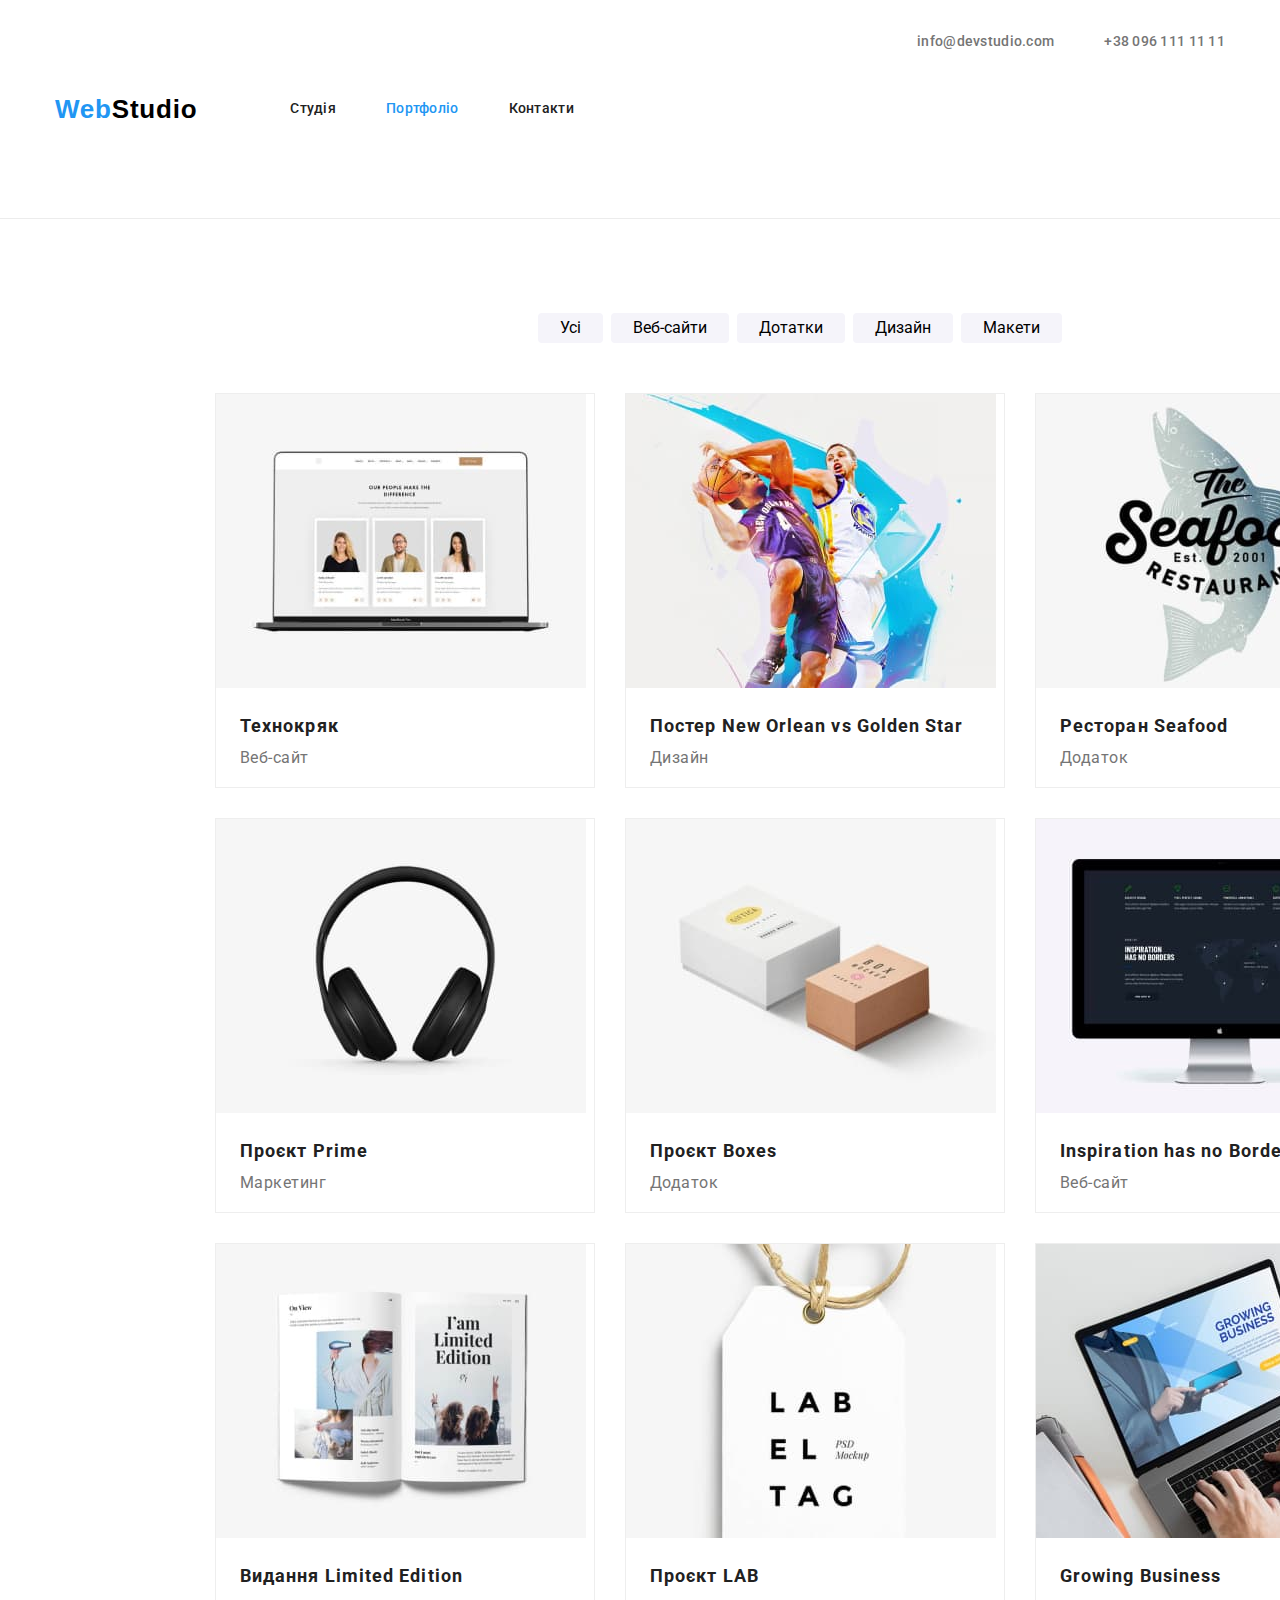
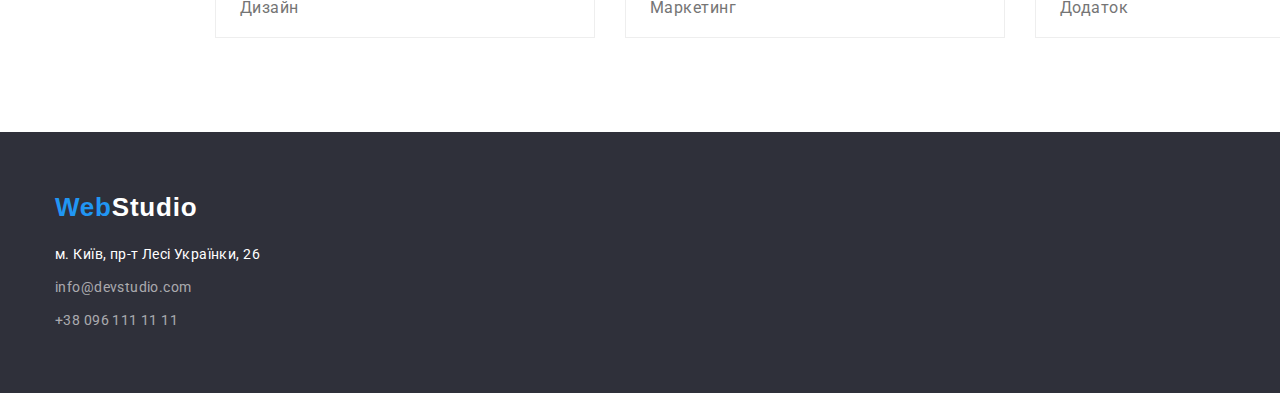
==== portfolio.html @ c876a36f "test1" ====
<!DOCTYPE html>
<html lang="uk">
  <head>
    <meta charset="UTF-8" />
    <meta http-equiv="X-UA-Compatible" content="IE=edge" />
    <meta name="viewport" content="width=device-width, initial-scale=1.0" />
    <title>Портфоліо</title>
    <link rel="preconnect" href="https://fonts.googleapis.com" />
    <link rel="preconnect" href="https://fonts.gstatic.com" crossorigin />
    <link
      href="https://fonts.googleapis.com/css2?family=Montserrat:wght@400;700&family=Roboto:ital,wght@0,400;0,500;1,700&display=swap"
      rel="stylesheet"
    />
    <link
      rel="stylesheet"
      href="https://cdnjs.cloudflare.com/ajax/libs/modern-normalize/1.0.0/modern-normalize.min.css"
    />
    <link rel="stylesheet" href="css/styles.css" />
  </head>

  <body>
    <header>
      <!--Логотип-->
      <div class="container">
        <div class="header-items">
          <a href="/" class="logo text-decoration-none"
            ><span class="web">Web</span><span class="studio">Studio</span></a
          >
          <nav class="navclass">
            <ul>
              <li>
                <a href="index.html" class="index-link text-decoration-none"
                  >Студія</a
                >
              </li>
              <li>
                <a
                  href="portfolio.html"
                  class="portfolio-link active text-decoration-none"
                  >Портфоліо</a
                >
              </li>
              <li>
                <a href="/" class="contacts-link text-decoration-none"
                  >Контакти</a
                >
              </li>
            </ul>
          </nav>
          <ul class="links">
            <li>
              <a
                class="links-mail text-decoration-none"
                href="mailto:info@devstudio.com"
                ><svg><use href="./icons/icons.svg#icon-mail"></use></svg>
                info@devstudio.com</a
              >
            </li>
            <li>
              <a class="links-tel text-decoration-none" href="tel+380961111111"
                >+38 096 111 11 11</a
              >
            </li>
          </ul>
        </div>
      </div>
    </header>
    <main>
      <!--main-->
      <section class="main-content">
        <div class="container">
          <h2 class="visually-hidden">Проєкти</h2>
          <ul class="main-filters">
            <li><button type="button" class="main-button">Усi</button></li>
            <li>
              <button type="button" class="main-button">Веб-сайти</button>
            </li>
            <li><button type="button" class="main-button">Дотатки</button></li>
            <li><button type="button" class="main-button">Дизайн</button></li>
            <li><button type="button" class="main-button">Макети</button></li>
          </ul>
          <ul class="examples">
            <li>
              <a>
              <img src="./images/img1.jpg" alt="вебсайт" />
              <div class="examples-info">
                <h2>Технокряк</h2>
                <p>Веб-сайт</p>
              </div>
            </a>
            </li>
            <li>
              <a>
              <img src="./images/img2.jpg" alt="постер" />
              <div class="examples-info">
                <h2>Постер New Orlean vs Golden Star</h2>
                <p>Дизайн</p>
              </div>
            </a>
            </li>
            <li>
              <a>
              <img src="./images/img3.jpg" alt="лейба" />
              <div class="examples-info">
                <h2>Ресторан Seafood</h2>
                <p>Додаток</p>
              </div>
            </a>
            </li>
            <li>
              <a>
              <img src="./images/img4.jpg" alt="навушники" />
              <div class="examples-info">
                <h2>Проєкт Prime</h2>
                <p>Маркетинг</p>
              </div>
            </a>
            </li>
            <li>
              <a>
              <img src="./images/img5.jpg" alt="дві коробки " />
              <div class="examples-info">
                <h2>Проєкт Boxes</h2>
                <p>Додаток</p>
              </div>
            </a>
            </li>
            <li>
              <a>
              <img src="./images/img6.jpg" alt="монітор" />
              <div class="examples-info">
                <h2>Inspiration has no Borders</h2>
                <p>Веб-сайт</p>
              </div>
            </a>
            </li>
            <li>
              <a>
              <img src="./images/img7.jpg" alt="книга" />
              <div class="examples-info">
                <h2>Видання Limited Edition</h2>
                <p>Дизайн</p>
              </div>
            </a>
            </li>
            <li>
              <a>
              <img src="./images/img8.jpg" alt="лейба" />
              <div class="examples-info">
                <h2>Проєкт LAB</h2>
                <p>Маркетинг</p>
              </div>
            </a>
            </li>
            <li>
              <a>
              <img src="./images/img9.jpg" alt="ноутбук" />
              <div class="examples-info">
                <h2>Growing Business</h2>
                <p>Додаток</p>
              </div>
              </a>
            </li>
          </ul>
        </div>
      </section>
    </main>
    <footer>
      <!--Підвал-->
      <div class="container">
        <div class="footer-logo">
          <a href="/" class="logo text-decoration-none"
          ><span class="web">Web</span><span class="studio-footer">Studio</span></a
        ></div>
        
        <address class="address">
          <ul class="footer-info">
            <li class="map-location">
              <a
                class="location text-decoration-none"
                href="https://goo.gl/maps/7kxBD52CgUuhiN939"
                target="_blank"
                rel="noopener nofollow noreferrer"
                >м. Київ, пр-т Лесі Українки, 26</a
              >
            </li>
            <li class="footer-link">
              <a
                class="footer-links-mail text-decoration-none"
                href="mailto:info@devstudio.com"
                >info@devstudio.com</a
              >
            </li>
            <li>
              <a class="footer-links-tel text-decoration-none" href="tel+380">
                +38 096 111 11 11</a
              >
            </li>
          </ul>
        </address>
      </div>
    </footer>
  </body>
</html>
---- css/styles.css ----
:root {
  --color-primary: #212121;
  --color-secondary: #757575;
  --color-background: #ffffff;
}
ul,
p,
h1,
h2,
h3,
h4,
h5,
h6,
nav {
  margin: 0;
  padding: 0;
}
.text-decoration-none {
  text-decoration: none;
}
.visually-hidden {
  position: absolute;

  white-space: nowrap;

  width: 1px;

  height: 1px;

  overflow: hidden;

  border: 0;

  padding: 0;

  clip: rect(0 0 0 0);

  clip-path: inset(50%);

  margin: -1px;
}
img {
  display: block;

  max-width: 100%;

  height: auto;
}
header {
  background: #ffffff;
  border-bottom: 1px solid #ececec;
}
.header-items {
  display: flex;
  align-items: center;
}
.footer-logo {
  margin-bottom: 20px;
}
.logo {
  font-family: "Raleway", sans-serif;
  font-weight: 700;
  font-size: 26px;
  line-height: 1.19;
  /* identical to box height */
  letter-spacing: 0.03em;
}

.web {
  color: #2196f3;
}

.studio {
  color: #000000;
}

.index {
  font-family: "Raleway", sans-serif;

  font-weight: 700;
  font-size: 26px;
  line-height: 1.19;
  /* identical to box height */

  letter-spacing: 0.03em;
  color: #000000;
}
body {
  background-color: var(--color-background);
  color: var(--color-primary);
  font-family: "Roboto", sans-serif;
}
.main-content {
  width: 1600px;
  padding-top: 94px;
  padding-bottom: 94px;
  background-color: var(--color-background);
}
.main-filters {
  display: flex;
  align-content: center;
  justify-content: center;
  flex-direction: row;
  color: var(--color-primary--);
  font-weight: 500;
  font-size: 16px;
  line-height: 1.6;
  /* identical to box height, or 162% */
  margin-bottom: 50px;
  column-gap: 8px;
}
.main-filters button {
  background: #f5f4fa;
  border-radius: 4px;
  border: none;
  cursor: pointer;
}
.main-filters button:hover {
  background-color: #2196f3;
  color: var(--color-background);
  border: none;
}
.main-button {
  padding-top: 6px;
  padding-bottom: 6px;
  padding-left: 22px;
  padding-right: 22px;
  text-align: center;
}
.examples {
  width: 1200px;
  display: flex;
  align-content: center;
  justify-content: center;
  flex-wrap: wrap;
  gap: 30px;
}
.examples > li {
  border: 1px solid #eeeeee;
  flex-basis: calc((100% - 60px) / 3);
}

.examples-info h2 {
  color: var(--color-primary);
  font-weight: 700;
  font-size: 18px;
  line-height: 2;
  /* identical to box height, or 200% */
  letter-spacing: 0.06em;
  color: var(--color-primary);
  margin-bottom: 4px;
}

.examples-info p {
  color: var(--color-secondary);

  font-weight: 400;
  font-size: 16px;
  line-height: 1.19;
  /* identical to box height, or 188% */

  letter-spacing: 0.03em;

  color: var(--color-secondary);
}
li {
  list-style-type: none; /* Убираем маркеры */
}
.examples img {
  width: 370px;
}
.examples-info {
  padding-top: 20px;
  padding-bottom: 20px;
  padding-left: 24px;
  padding-right: 24px;
}
.navclass ul {
  display: flex;
  gap: 50px;
}
.navclass li {
  flex-basis: calc((100% - 100px) / 3);
}
footer {
  padding-top: 60px;
  padding-bottom: 60px;
  background: #2f303a;
}
.map-location,
.footer-link {
  margin-bottom: 9px;
}
.location {
  font-weight: 400;
  font-size: 14px;
  line-height: 1.71;
  /* or 171% */

  letter-spacing: 0.03em;

  color: var(--color-background);
}
.index-link {
  font-weight: 500;
  font-size: 14px;
  line-height: 1.14;
  letter-spacing: 0.02em;
  color: var(--color-primary);
}

.portfolio-link {
  font-weight: 500;
  font-size: 14px;
  line-height: 1.14;
  letter-spacing: 0.02em;
  color: var(--color-primary);
}
.active {
  color: #2196f3;
}
.contacts-link {
  color: var(--color-primary);
  font-weight: 500;
  font-size: 14px;
  line-height: 1.14;
  letter-spacing: 0.02em;
}

.links-mail,
.links-tel {
  color: var(--color-secondary);
  font-weight: 500;
  font-size: 14px;
  line-height: 1.14;
  letter-spacing: 0.02em;
  padding-top: 34px;
  padding-bottom: 34px;
  display: inline-flex;
}
/*.links-mail::before,
.links-tel::before {
  content: "";
  display: block;
  background-size: contain;
  background-repeat: no-repeat;
  margin-right: 10px;
} */
.icon-mail, .icon-smartphone {
  fill:black;
}
.icon-mail:hover, .icon-smartphone:hover {
  fill:#188ce8;
}
.footer-links-mail,
.footer-links-tel {
  font-weight: 400;
  font-size: 14px;
  line-height: 1.71;
  /* or 171% */

  letter-spacing: 0.03em;

  color: rgba(255, 255, 255, 0.6);
}
.navclass {
  margin-left: 93px;
}
.navclass a {
  display: inline-block; /* Отображать как строчный элемент */
  padding-top: 34px;
  padding-bottom: 34px;
}
.index-link:hover,
.portfolio-link:hover,
.contacts-link:hover,
.links-mail:hover,
.links-tel:hover {
  color: #2196f3;
}

.index-link:focus,
.portfolio-link:focus,
.contacts-link:focus,
.links-mail:focus,
.links-tel:focus {
  color: #2196f3;
}
.links {
  display: flex;
  gap: 50px;
  margin-left: auto;
}
.links li {
  flex-basis: calc((100% - 50px) / 2);
}
.address {
  font-style: normal;
  font-weight: 400;
  font-size: 14px;
  line-height: 1.71;
  /* or 171% */
  letter-spacing: 0.03em;
  color: var(--color-background);
}

.index-footer {
  font-family: "Raleway", sans-serif;
  font-weight: 700;
  font-size: 26px;
  line-height: 1.19;
  /* identical to box height */

  letter-spacing: 0.03em;
  color: var(--color-background);
}

/* studio */
.section_order {
  height: 600px;
  background-color: #2f303a;
  background-image: url("../icons/backgroundsection.png");
  background-size: cover;
  padding-top: 201px;
}

.effect {
  width: 696px;
  font-style: normal;
  font-weight: 900;
  font-size: 44px;
  line-height: 1.36;
  /* or 136% */
  text-align: center;
  letter-spacing: 0.06em;
  text-transform: uppercase;
  margin-left: auto;
  margin-right: auto;
  margin-bottom: 30px;
  color: var(--color-background);
}

.button-nottub {
  cursor: pointer;
  width: 216px;
  height: 50px;
  background: #2196f3;
  text-align: center;
  display: block;
  margin-left: auto;
  margin-right: auto;
  font-weight: 700;
  font-size: 16px;
  line-height: 1.9;
  color: var(--color-background);
  box-shadow: 0px 4px 4px rgba(0, 0, 0, 0.15);
  border-radius: 4px;
  border: 0;
}
.button-nottub:hover {
  background-color: #188ce8;
}
.container {
  width: 1200px;
  margin-left: auto;
  margin-right: auto;
  padding-left: 15px;
  padding-right: 15px;
}

.feature {
  display: flex;
  justify-content: center;
  align-content: center;
  flex-wrap: nowrap;
  flex-direction: row;
  padding-top: 94px;
  padding-bottom: 94px;
}

.speciffic {
  display: flex;
  justify-content: center;
  align-content: center;
  flex-wrap: nowrap;
  flex-direction: row;
  color: var(--color-background);
  gap: 30px;
}
.speciffic li {
  color: #000000;
  flex-basis: calc((100% - 90px) / 4);
}
.speciffic-hero {
  width: 270px;
  height: 120px;
  margin-bottom: 30px;
  background: #f5f4fa;
  border-radius: 4px;
  padding-top: 25px;
  padding-bottom: 25px;
}
.speciffic-hero::before {
  content: "";
  display: block;
  background-repeat: no-repeat;
  background-size: contain;
  background-position: center;
  height: 70px;
}
.antenna-svg::before {
  background-image: url("../icons/antenna.svg");
}
.clock-svg::before {
  background-image: url("../icons/clock.svg");
}
.diagram-svg::before {
  background-image: url("../icons/diagram.svg");
}
.astronaut-svg::before {
  background-image: url("../icons/astronaut.svg");
}
.advantage {
  font-weight: 700;
  font-size: 14px;
  line-height: 1.14;
  letter-spacing: 0.03em;
  text-transform: uppercase;
  text-align: left;
  margin-bottom: 10px;
}

.description {
  font-weight: 400;
  font-size: 14px;
  line-height: 1.71;
  /* or 171% */
  text-align: left;
  letter-spacing: 0.03em;
  width: 255px;
  height: 72px;
  color: var(--color-secondary);
}
.works {
  padding-bottom: 94px;
}
.demonstration {
  font-weight: 700;
  font-size: 36px;
  line-height: 1.17;
  text-align: center;
  letter-spacing: 0.03em;
  margin-bottom: 50px;
}
.whatwearedoing {
  display: flex;
  align-items: center;
  flex-wrap: wrap;
  justify-content: center;
  flex-direction: row;
  gap: 30px;
}
.whatwearedoing li {
  width: 370px;
  height: 294px;
}
.our-team {
  text-align: center;
  font-weight: 700;
  font-size: 36px;
  line-height: 1.17;
  letter-spacing: 0.03em;
  margin-bottom: 50px;
}

.team-img {
  display: flex;
}

.names {
  background: #f5f4fa;
  padding: 0;
  display: flex;
  justify-content: center;
  padding-top: 94px;
  padding-bottom: 94px;
}
.names-and-jobs {
  width: 270px;
  padding-top: 30px;
  padding-bottom: 30px;
}
.name {
  margin-bottom: 10px;
  font-size: 16px;
  line-height: 1.19;
  /* identical to box height */

  text-align: center;
  letter-spacing: 0.03em;

  color: var(--color-primary);
}
.jobs {
  font-weight: 400;
  font-size: 16px;
  line-height: 1.19;
  /* identical to box height */

  text-align: center;
  letter-spacing: 0.03em;

  color: var(--color-secondary);
}
.soc-links {
  display: flex;
  align-items: center;
  justify-content: center;
  margin-left: auto;
  margin-right: auto;
  width: 206px;
  height: 44px;
}
.soc-links-buttons {
  width: 44px;
  height: 44px;
  border-radius: 100px;
  border: 0;
  background-color: #ffffff;
}
.soc-links-buttons:hover {
  background-color: #2196f3;
}
.cards {
  display: flex;
  align-items: center;
  flex-wrap: wrap;
  justify-content: center;
  gap: 30px;
  flex-basis: calc((100% - 90px) / 4);
}
.card {
  background: var(--color-background);
  width: 270px;
  height: 428px;
  box-shadow: 0px 1px 3px rgba(0, 0, 0, 0.12), 0px 1px 1px rgba(0, 0, 0, 0.14),
    0px 2px 1px rgba(0, 0, 0, 0.2);
  border-radius: 0px 0px 4px 4px;
}

.name,
.jobs {
  text-align: center;
}
.downlinks-mail {
  font-weight: 400;
  font-size: 14px;
  line-height: 1.71;
  /* or 171% */

  letter-spacing: 0.03em;

  color: rgba(255, 255, 255, 0.6);
}

.downtel {
  font-weight: 400;
  font-size: 14px;
  line-height: 1.71;
  /* or 171% */

  letter-spacing: 0.03em;

  color: rgba(255, 255, 255, 0.6);
}
.studio-footer {
  font-family: "Raleway", sans-serif;

  font-weight: 700;
  font-size: 26px;
  line-height: 1.19;
  /* identical to box height */
  letter-spacing: 0.03em;
  color: var(--color-background);
}
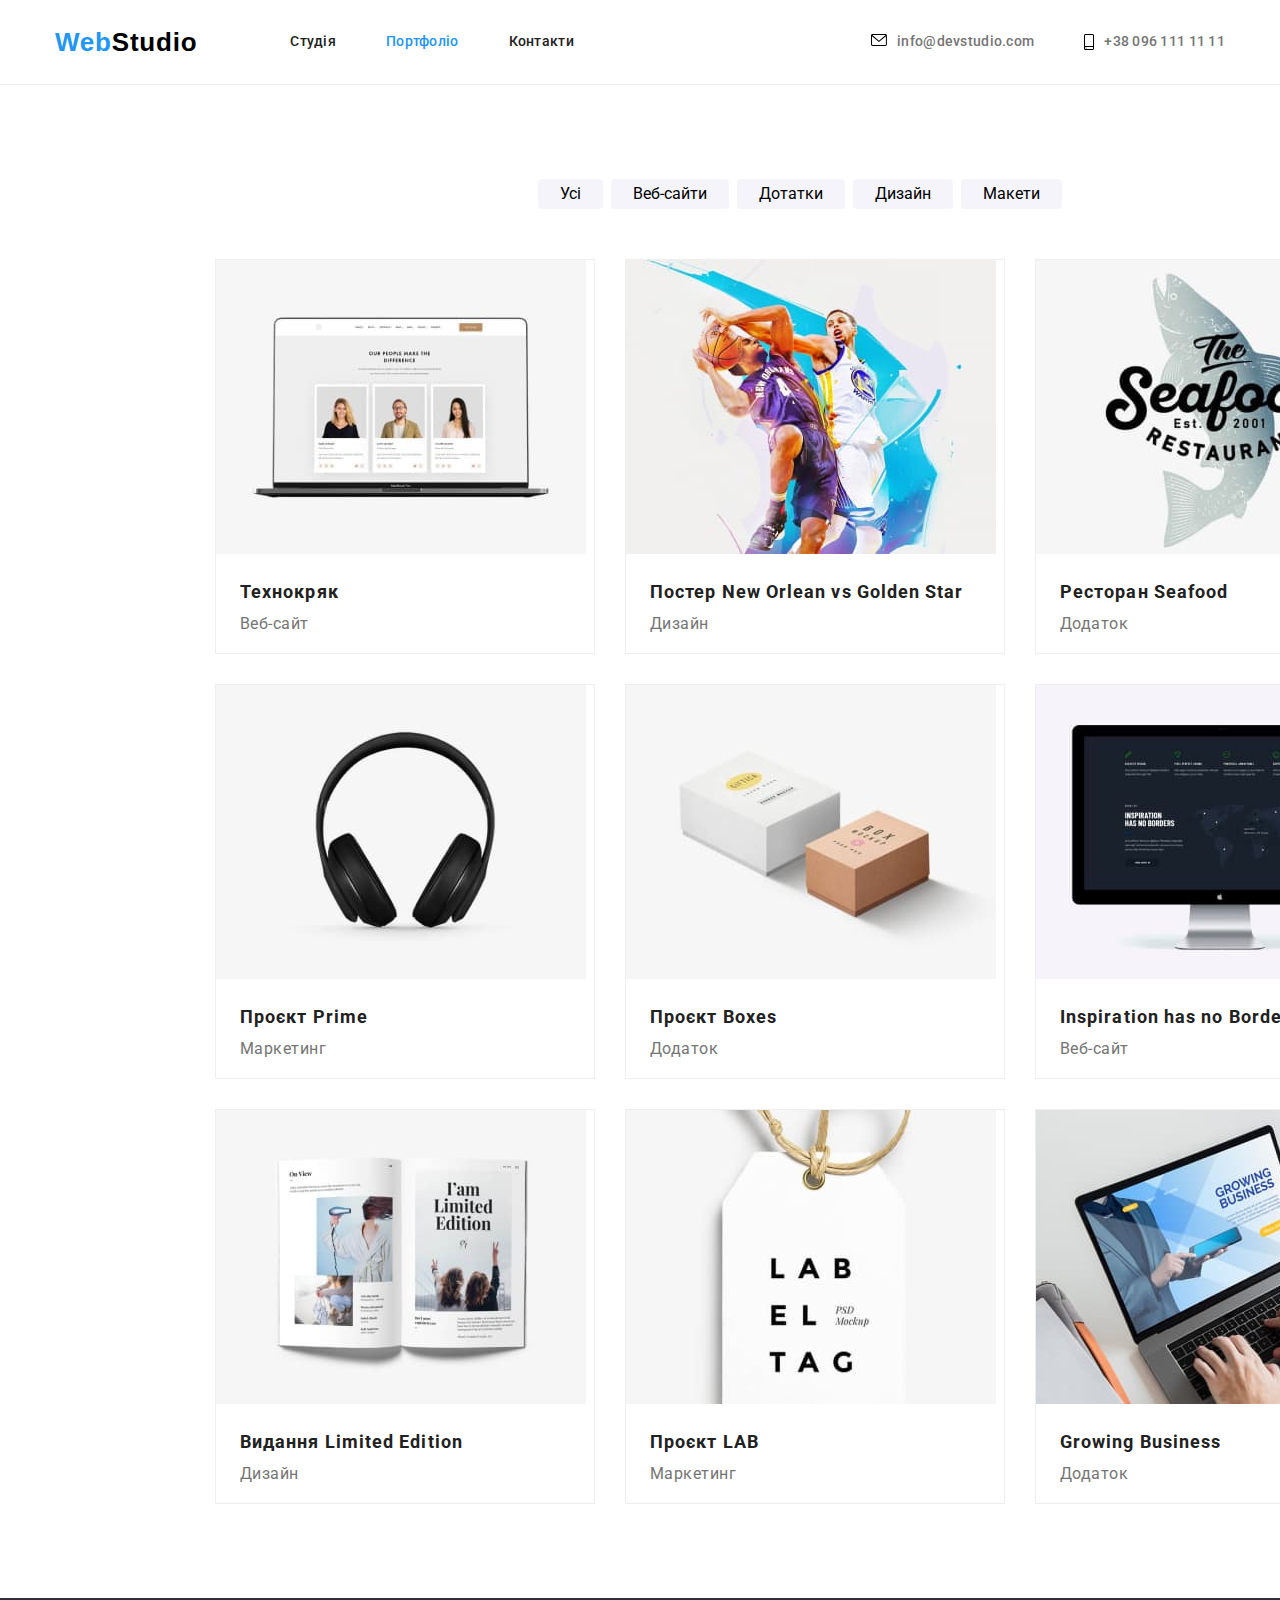
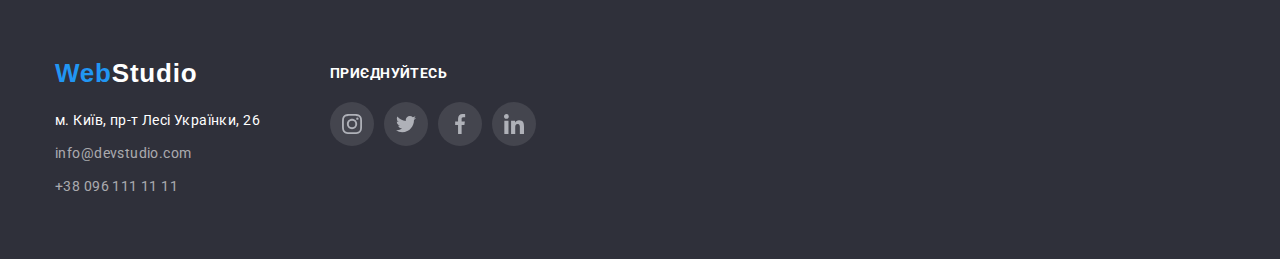
==== commit ee1a7225: "Update portfolio.html" ====
--- a/portfolio.html
+++ b/portfolio.html
@@ -29,7 +29,9 @@
           <nav class="navclass">
             <ul>
               <li>
-                <a href="index.html" class="index-link text-decoration-none"
+                <a
+                  href="index.html"
+                  class="index-link text-decoration-none"
                   >Студія</a
                 >
               </li>
@@ -52,13 +54,24 @@
               <a
                 class="links-mail text-decoration-none"
                 href="mailto:info@devstudio.com"
-                ><svg><use href="./icons/icons.svg#icon-mail"></use></svg>
+              >
+                <svg
+                  href="data:image/png"
+                  class="icon-mail"
+                  width="16"
+                  height="12"
+                >
+                  <use href="./icons/icons.svg#icon-mail"></use>
+                </svg>
                 info@devstudio.com</a
               >
             </li>
             <li>
-              <a class="links-tel text-decoration-none" href="tel+380961111111"
-                >+38 096 111 11 11</a
+              <a class="links-tel text-decoration-none" href="tel+380"
+                ><svg class="icon-smartphone" width="10" height="16">
+                  <use href="./icons/icons.svg#icon-smartphone"></use>
+                </svg>
+                +38 096 111 11 11</a
               >
             </li>
           </ul>
@@ -168,36 +181,70 @@
     <footer>
       <!--Підвал-->
       <div class="container">
-        <div class="footer-logo">
-          <a href="/" class="logo text-decoration-none"
-          ><span class="web">Web</span><span class="studio-footer">Studio</span></a
-        ></div>
-        
-        <address class="address">
-          <ul class="footer-info">
-            <li class="map-location">
-              <a
-                class="location text-decoration-none"
-                href="https://goo.gl/maps/7kxBD52CgUuhiN939"
-                target="_blank"
-                rel="noopener nofollow noreferrer"
-                >м. Київ, пр-т Лесі Українки, 26</a
-              >
-            </li>
-            <li class="footer-link">
-              <a
-                class="footer-links-mail text-decoration-none"
-                href="mailto:info@devstudio.com"
-                >info@devstudio.com</a
-              >
-            </li>
-            <li>
-              <a class="footer-links-tel text-decoration-none" href="tel+380">
-                +38 096 111 11 11</a
-              >
-            </li>
-          </ul>
-        </address>
+        <ul class="footer-ul">
+          <li>
+            <div class="footer-logo">
+              <a href="/" class="logo text-decoration-none">
+                <span class="web">Web</span
+                ><span class="studio-footer">Studio</span>
+              </a>
+            </div>
+
+            <address class="footer-address">
+              <ul class="footer-info">
+                <li class="map-location">
+                  <a
+                    class="location text-decoration-none"
+                    href="https://goo.gl/maps/7kxBD52CgUuhiN939"
+                    target="_blank"
+                    rel="noopener nofollow noreferrer"
+                    >м. Київ, пр-т Лесі Українки, 26</a
+                  >
+                </li>
+                <li class="footer-link">
+                  <a
+                    class="footer-links-mail text-decoration-none"
+                    href="mailto:info@devstudio.com"
+                    >info@devstudio.com</a
+                  >
+                </li>
+                <li>
+                  <a
+                    class="footer-links-tel text-decoration-none"
+                    href="tel+380"
+                  >
+                    +38 096 111 11 11</a
+                  >
+                </li>
+              </ul>
+            </address>
+          </li>
+          <li>
+            <h3 class="footer-text">приєднуйтесь</h3>
+            <ul class="soc-links">
+              <li class="soc-links-buttons background-color-for-footer-buttons">
+                <svg class="soc-links-instagram" width="20" height="20">
+                  <use href="./icons/icons.svg#icon-instagram"></use>
+                </svg>
+              </li>
+              <li class="soc-links-buttons background-color-for-footer-buttons">
+                <svg class="soc-links-twitter" width="20" height="20">
+                  <use href="./icons/icons.svg#icon-twitter"></use>
+                </svg>
+              </li>
+              <li class="soc-links-buttons background-color-for-footer-buttons">
+                <svg class="soc-links-facebook" width="20" height="20">
+                  <use href="./icons/icons.svg#icon-facebook"></use>
+                </svg>
+              </li>
+              <li class="soc-links-buttons background-color-for-footer-buttons">
+                <svg class="soc-links-linkedin" width="20" height="20">
+                  <use href="./icons/icons.svg#icon-linkedin"></use>
+                </svg>
+              </li>
+            </ul>
+          </li>
+        </ul>
       </div>
     </footer>
   </body>
--- a/css/styles.css
+++ b/css/styles.css
@@ -54,6 +54,12 @@
   display: flex;
   align-items: center;
 }
+.footer-ul {
+  display: flex;
+  flex-wrap: nowrap;
+  flex-direction: row;
+  gap: 70px;
+}
 .footer-logo {
   margin-bottom: 20px;
 }
@@ -238,19 +244,15 @@
   padding-bottom: 34px;
   display: inline-flex;
 }
-/*.links-mail::before,
-.links-tel::before {
-  content: "";
-  display: block;
-  background-size: contain;
-  background-repeat: no-repeat;
+
+.icon-mail,
+.icon-smartphone {
   margin-right: 10px;
-} */
-.icon-mail, .icon-smartphone {
-  fill:black;
-}
-.icon-mail:hover, .icon-smartphone:hover {
-  fill:#188ce8;
+}
+
+.links-mail:hover > .icon-mail,
+.links-tel:hover > .icon-smartphone {
+  fill: #188ce8;
 }
 .footer-links-mail,
 .footer-links-tel {
@@ -294,7 +296,7 @@
 .links li {
   flex-basis: calc((100% - 50px) / 2);
 }
-.address {
+.footer-address {
   font-style: normal;
   font-weight: 400;
   font-size: 14px;
@@ -303,7 +305,16 @@
   letter-spacing: 0.03em;
   color: var(--color-background);
 }
-
+.footer-text {
+  font-weight: 700;
+  font-size: 14px;
+  line-height: 1.14;
+  letter-spacing: 0.03em;
+  text-transform: uppercase;
+  color: #ffffff;
+  margin-top: 8px;
+  margin-bottom: 20px;
+}
 .index-footer {
   font-family: "Raleway", sans-serif;
   font-weight: 700;
@@ -319,7 +330,7 @@
 .section_order {
   height: 600px;
   background-color: #2f303a;
-  background-image: url("../icons/backgroundsection.png");
+  background-image: url("../images/backgroundsection.png");
   background-size: cover;
   padding-top: 201px;
 }
@@ -409,16 +420,16 @@
   height: 70px;
 }
 .antenna-svg::before {
-  background-image: url("../icons/antenna.svg");
+  background-image: url("../icons/icons.svg#icon-antenna");
 }
 .clock-svg::before {
-  background-image: url("../icons/clock.svg");
+  background-image: url("../icons/icons.svg#icon-clock");
 }
 .diagram-svg::before {
-  background-image: url("../icons/diagram.svg");
+  background-image: url("../icons/icons.svg#icon-diagram");
 }
 .astronaut-svg::before {
-  background-image: url("../icons/astronaut.svg");
+  background-image: url("../icons/icons.svg#icon-astronaut");
 }
 .advantage {
   font-weight: 700;
@@ -511,25 +522,43 @@
   letter-spacing: 0.03em;
 
   color: var(--color-secondary);
+  margin-bottom: 16px;
 }
 .soc-links {
   display: flex;
   align-items: center;
   justify-content: center;
+  gap: 10px;
   margin-left: auto;
   margin-right: auto;
   width: 206px;
   height: 44px;
 }
+.background-color-for-footer-buttons {
+  background: rgba(255, 255, 255, 0.1);
+}
 .soc-links-buttons {
   width: 44px;
   height: 44px;
-  border-radius: 100px;
-  border: 0;
-  background-color: #ffffff;
+  border-radius: 50%;
+  padding: 12px;
 }
 .soc-links-buttons:hover {
-  background-color: #2196f3;
+  background-color: #188ce8;
+}
+.soc-links-instagram,
+.soc-links-twitter,
+.soc-links-facebook,
+.soc-links-linkedin {
+  width: 20px;
+  height: 20px;
+  fill: #afb1b8;
+}
+.soc-links-buttons:hover > .soc-links-instagram,
+.soc-links-buttons:hover > .soc-links-twitter,
+.soc-links-buttons:hover > .soc-links-facebook,
+.soc-links-buttons:hover > .soc-links-linkedin {
+  fill: #ffffff;
 }
 .cards {
   display: flex;
@@ -552,6 +581,76 @@
 .jobs {
   text-align: center;
 }
+.our-clients {
+  padding-top: 94px;
+  padding-bottom: 94px;
+}
+.our-clients-text {
+  margin-left: auto;
+  margin-right: auto;
+  font-weight: 700;
+  font-size: 36px;
+  line-height: 42px;
+  text-align: center;
+  letter-spacing: 0.03em;
+
+  color: #212121;
+  margin-bottom: 50px;
+}
+
+.our-clients-cards {
+  display: inline-flex;
+  gap: 30px;
+}
+.our-clients-card {
+  display: flex;
+  justify-content: center;
+  align-items: center;
+  width: 170px;
+  height: 92px;
+  border: 1px solid #afb1b8;
+  border-radius: 4px;
+}
+.our-clients-card:hover {
+  border: 1px solid #2196f3;
+}
+.our-clients-card:hover .our-clients-logo {
+  fill: #2196f3;
+}
+
+.our-clients-logo-div {
+  display: flex;
+  justify-content: center;
+  align-items: center;
+  width: 106px;
+  height: 60px;
+}
+/* задание размеров лого компаний */
+.logo-1 {
+  width: 41px;
+  height: 46.7px;
+}
+.logo-2 {
+  width: 40px;
+  height: 52px;
+}
+.logo-3 {
+  width: 43.46px;
+  height: 41.18px;
+}
+.logo-4 {
+  width: 84.44px;
+  height: 40.62px;
+}
+.logo-5 {
+  width: 62.54px;
+  height: 45.43px;
+}
+.logo-6 {
+  width: 93.79px;
+  height: 43.93px;
+}
+
 .downlinks-mail {
   font-weight: 400;
   font-size: 14px;
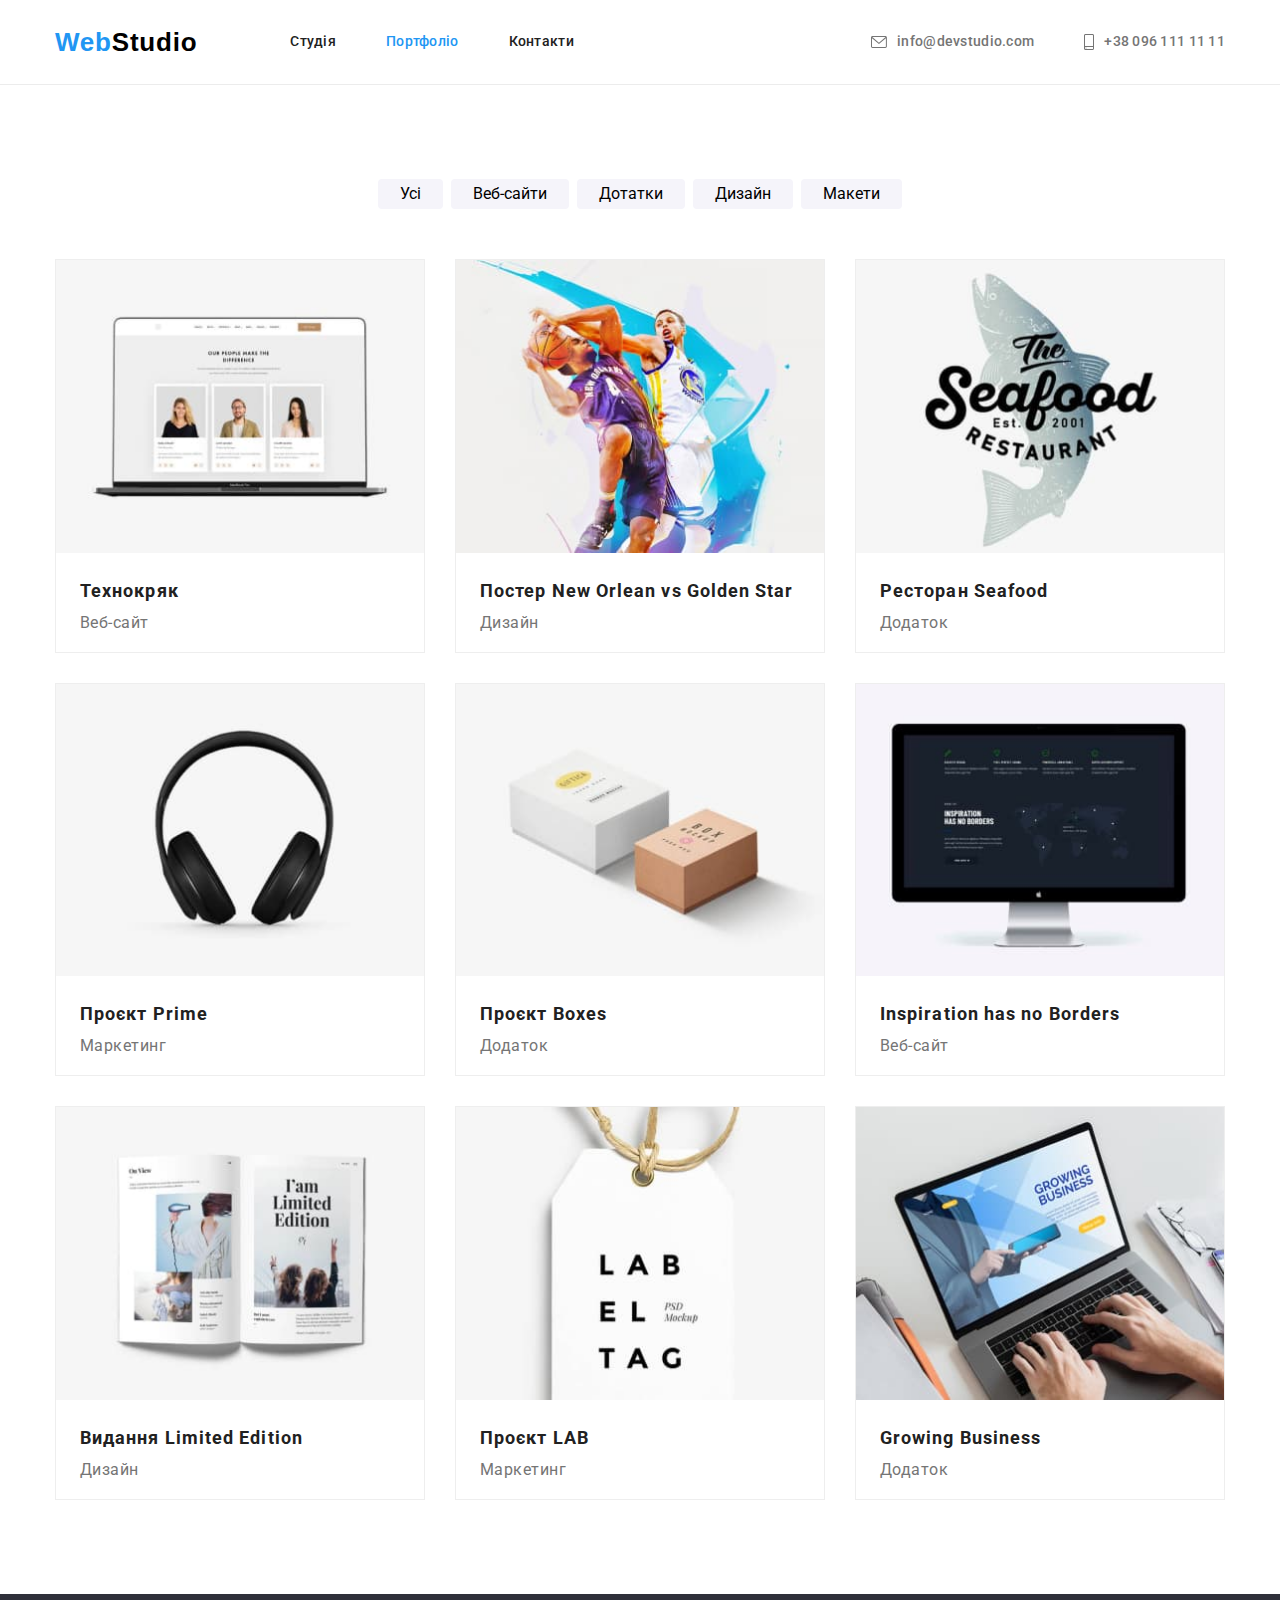
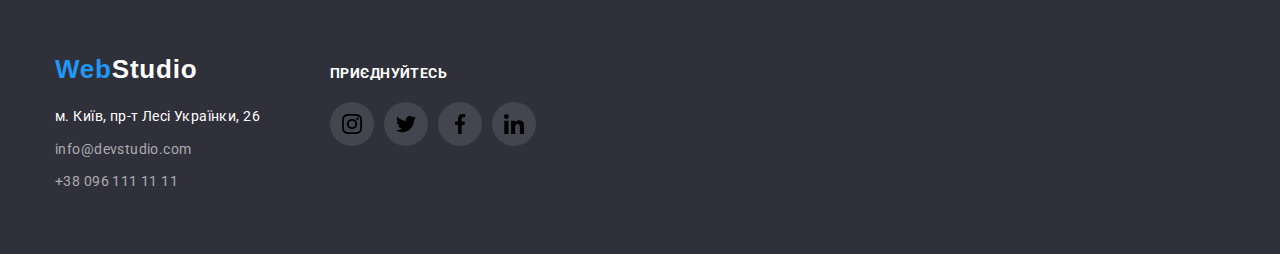
==== commit bde44d9c: "fixes" ====
--- a/portfolio.html
+++ b/portfolio.html
@@ -29,9 +29,7 @@
           <nav class="navclass">
             <ul>
               <li>
-                <a
-                  href="index.html"
-                  class="index-link text-decoration-none"
+                <a href="index.html" class="index-link text-decoration-none"
                   >Студія</a
                 >
               </li>
@@ -53,26 +51,18 @@
             <li>
               <a
                 class="links-mail text-decoration-none"
-                href="mailto:info@devstudio.com"
-              >
-                <svg
-                  href="data:image/png"
-                  class="icon-mail"
-                  width="16"
-                  height="12"
-                >
+                href="mailto:info@devstudio.com">
+                <svg class="icon-mail" width="16" height="12">
                   <use href="./icons/icons.svg#icon-mail"></use>
                 </svg>
-                info@devstudio.com</a
-              >
+                info@devstudio.com</a>
             </li>
             <li>
               <a class="links-tel text-decoration-none" href="tel+380"
                 ><svg class="icon-smartphone" width="10" height="16">
                   <use href="./icons/icons.svg#icon-smartphone"></use>
                 </svg>
-                +38 096 111 11 11</a
-              >
+                +38 096 111 11 11</a>
             </li>
           </ul>
         </div>
@@ -94,84 +84,84 @@
           </ul>
           <ul class="examples">
             <li>
-              <a>
-              <img src="./images/img1.jpg" alt="вебсайт" />
-              <div class="examples-info">
-                <h2>Технокряк</h2>
-                <p>Веб-сайт</p>
-              </div>
-            </a>
-            </li>
-            <li>
-              <a>
-              <img src="./images/img2.jpg" alt="постер" />
-              <div class="examples-info">
-                <h2>Постер New Orlean vs Golden Star</h2>
-                <p>Дизайн</p>
-              </div>
-            </a>
-            </li>
-            <li>
-              <a>
-              <img src="./images/img3.jpg" alt="лейба" />
-              <div class="examples-info">
-                <h2>Ресторан Seafood</h2>
-                <p>Додаток</p>
-              </div>
-            </a>
-            </li>
-            <li>
-              <a>
-              <img src="./images/img4.jpg" alt="навушники" />
-              <div class="examples-info">
-                <h2>Проєкт Prime</h2>
-                <p>Маркетинг</p>
-              </div>
-            </a>
-            </li>
-            <li>
-              <a>
-              <img src="./images/img5.jpg" alt="дві коробки " />
-              <div class="examples-info">
-                <h2>Проєкт Boxes</h2>
-                <p>Додаток</p>
-              </div>
-            </a>
-            </li>
-            <li>
-              <a>
-              <img src="./images/img6.jpg" alt="монітор" />
-              <div class="examples-info">
-                <h2>Inspiration has no Borders</h2>
-                <p>Веб-сайт</p>
-              </div>
-            </a>
-            </li>
-            <li>
-              <a>
-              <img src="./images/img7.jpg" alt="книга" />
-              <div class="examples-info">
-                <h2>Видання Limited Edition</h2>
-                <p>Дизайн</p>
-              </div>
-            </a>
-            </li>
-            <li>
-              <a>
-              <img src="./images/img8.jpg" alt="лейба" />
-              <div class="examples-info">
-                <h2>Проєкт LAB</h2>
-                <p>Маркетинг</p>
-              </div>
-            </a>
-            </li>
-            <li>
-              <a>
-              <img src="./images/img9.jpg" alt="ноутбук" />
-              <div class="examples-info">
-                <h2>Growing Business</h2>
-                <p>Додаток</p>
-              </div>
+              <a class="examples-link">
+                <img src="./images/img1.jpg" alt="вебсайт" />
+                <div class="examples-info">
+                  <h2>Технокряк</h2>
+                  <p>Веб-сайт</p>
+                </div>
+              </a>
+            </li>
+            <li>
+              <a class="examples-link">
+                <img src="./images/img2.jpg" alt="постер" />
+                <div class="examples-info">
+                  <h2>Постер New Orlean vs Golden Star</h2>
+                  <p>Дизайн</p>
+                </div>
+              </a>
+            </li>
+            <li>
+              <a class="examples-link">
+                <img src="./images/img3.jpg" alt="лейба" />
+                <div class="examples-info">
+                  <h2>Ресторан Seafood</h2>
+                  <p>Додаток</p>
+                </div>
+              </a>
+            </li>
+            <li>
+              <a class="examples-link">
+                <img src="./images/img4.jpg" alt="навушники" />
+                <div class="examples-info">
+                  <h2>Проєкт Prime</h2>
+                  <p>Маркетинг</p>
+                </div>
+              </a>
+            </li>
+            <li>
+              <a class="examples-link">
+                <img src="./images/img5.jpg" alt="дві коробки " />
+                <div class="examples-info">
+                  <h2>Проєкт Boxes</h2>
+                  <p>Додаток</p>
+                </div>
+              </a>
+            </li>
+            <li>
+              <a class="examples-link">
+                <img src="./images/img6.jpg" alt="монітор" />
+                <div class="examples-info">
+                  <h2>Inspiration has no Borders</h2>
+                  <p>Веб-сайт</p>
+                </div>
+              </a>
+            </li>
+            <li>
+              <a class="examples-link">
+                <img src="./images/img7.jpg" alt="книга" />
+                <div class="examples-info">
+                  <h2>Видання Limited Edition</h2>
+                  <p>Дизайн</p>
+                </div>
+              </a>
+            </li>
+            <li>
+              <a class="examples-link">
+                <img src="./images/img8.jpg" alt="лейба" />
+                <div class="examples-info">
+                  <h2>Проєкт LAB</h2>
+                  <p>Маркетинг</p>
+                </div>
+              </a>
+            </li>
+            <li>
+              <a class="examples-link">
+                <img src="./images/img9.jpg" alt="ноутбук" />
+                <div class="examples-info">
+                  <h2>Growing Business</h2>
+                  <p>Додаток</p>
+                </div>
               </a>
             </li>
           </ul>
--- a/css/styles.css
+++ b/css/styles.css
@@ -59,6 +59,7 @@
   flex-wrap: nowrap;
   flex-direction: row;
   gap: 70px;
+  align-items: baseline;
 }
 .footer-logo {
   margin-bottom: 20px;
@@ -97,7 +98,6 @@
   font-family: "Roboto", sans-serif;
 }
 .main-content {
-  width: 1600px;
   padding-top: 94px;
   padding-bottom: 94px;
   background-color: var(--color-background);
@@ -115,26 +115,27 @@
   margin-bottom: 50px;
   column-gap: 8px;
 }
-.main-filters button {
-  background: #f5f4fa;
-  border-radius: 4px;
-  border: none;
-  cursor: pointer;
-}
-.main-filters button:hover {
-  background-color: #2196f3;
-  color: var(--color-background);
-  border: none;
-}
+
 .main-button {
   padding-top: 6px;
   padding-bottom: 6px;
   padding-left: 22px;
   padding-right: 22px;
   text-align: center;
+  background: #f5f4fa;
+  border-radius: 4px;
+  border: none;
+  cursor: pointer;
+}
+.main-button:hover,
+.main-button:focus {
+  background-color: #2196f3;
+  color: var(--color-background);
+  border: none;
+  box-shadow: 0px 3px 1px rgba(0, 0, 0, 0.1), 0px 1px 2px rgba(0, 0, 0, 0.08),
+    0px 2px 2px rgba(0, 0, 0, 0.12);
 }
 .examples {
-  width: 1200px;
   display: flex;
   align-content: center;
   justify-content: center;
@@ -145,7 +146,11 @@
   border: 1px solid #eeeeee;
   flex-basis: calc((100% - 60px) / 3);
 }
-
+.examples-link:hover, .examples-link:focus {
+  display: block;
+  box-shadow: 0px 1px 1px rgba(0, 0, 0, 0.12), 0px 4px 4px rgba(0, 0, 0, 0.06),
+    1px 4px 6px rgba(0, 0, 0, 0.16);
+}
 .examples-info h2 {
   color: var(--color-primary);
   font-weight: 700;
@@ -243,15 +248,17 @@
   padding-top: 34px;
   padding-bottom: 34px;
   display: inline-flex;
+  align-items: center;
 }
 
 .icon-mail,
 .icon-smartphone {
   margin-right: 10px;
-}
-
-.links-mail:hover > .icon-mail,
-.links-tel:hover > .icon-smartphone {
+  fill: var(--color-secondary);
+}
+
+.links-mail:hover > .icon-mail, .links-mail:focus > .icon-mail,
+.links-tel:hover > .icon-smartphone, .links-tel:focus > .icon-smartphone {
   fill: #188ce8;
 }
 .footer-links-mail,
@@ -280,7 +287,7 @@
 .links-tel:hover {
   color: #2196f3;
 }
-
+.logo:focus,
 .index-link:focus,
 .portfolio-link:focus,
 .contacts-link:focus,
@@ -312,7 +319,6 @@
   letter-spacing: 0.03em;
   text-transform: uppercase;
   color: #ffffff;
-  margin-top: 8px;
   margin-bottom: 20px;
 }
 .index-footer {
@@ -330,8 +336,10 @@
 .section_order {
   height: 600px;
   background-color: #2f303a;
-  background-image: url("../images/backgroundsection.png");
+  background-image: linear-gradient(rgba(47, 48, 58, 0.4), rgba(0, 0, 0, 0.2)),
+    url("../images/backgroundsection.png");
   background-size: cover;
+  max-width: 1600px;
   padding-top: 201px;
 }
 
@@ -380,11 +388,6 @@
 }
 
 .feature {
-  display: flex;
-  justify-content: center;
-  align-content: center;
-  flex-wrap: nowrap;
-  flex-direction: row;
   padding-top: 94px;
   padding-bottom: 94px;
 }
@@ -408,29 +411,11 @@
   margin-bottom: 30px;
   background: #f5f4fa;
   border-radius: 4px;
-  padding-top: 25px;
-  padding-bottom: 25px;
-}
-.speciffic-hero::before {
-  content: "";
-  display: block;
-  background-repeat: no-repeat;
-  background-size: contain;
-  background-position: center;
-  height: 70px;
-}
-.antenna-svg::before {
-  background-image: url("../icons/icons.svg#icon-antenna");
-}
-.clock-svg::before {
-  background-image: url("../icons/icons.svg#icon-clock");
-}
-.diagram-svg::before {
-  background-image: url("../icons/icons.svg#icon-diagram");
-}
-.astronaut-svg::before {
-  background-image: url("../icons/icons.svg#icon-astronaut");
-}
+  display: flex;
+  align-items: center;
+  justify-content: center;
+}
+
 .advantage {
   font-weight: 700;
   font-size: 14px;
@@ -500,6 +485,8 @@
   width: 270px;
   padding-top: 30px;
   padding-bottom: 30px;
+  padding-left: 32px;
+  padding-right: 32px;
 }
 .name {
   margin-bottom: 10px;
@@ -529,13 +516,15 @@
   align-items: center;
   justify-content: center;
   gap: 10px;
-  margin-left: auto;
-  margin-right: auto;
   width: 206px;
   height: 44px;
 }
 .background-color-for-footer-buttons {
   background: rgba(255, 255, 255, 0.1);
+}
+
+.white-fill, .white-fill:hover {
+  fill: var(--color-background);
 }
 .soc-links-buttons {
   width: 44px;
@@ -543,21 +532,15 @@
   border-radius: 50%;
   padding: 12px;
 }
-.soc-links-buttons:hover {
+.soc-links-buttons:hover, .soc-links-buttons:focus {
   background-color: #188ce8;
 }
-.soc-links-instagram,
-.soc-links-twitter,
-.soc-links-facebook,
-.soc-links-linkedin {
+.soc-links-logos {
   width: 20px;
   height: 20px;
   fill: #afb1b8;
 }
-.soc-links-buttons:hover > .soc-links-instagram,
-.soc-links-buttons:hover > .soc-links-twitter,
-.soc-links-buttons:hover > .soc-links-facebook,
-.soc-links-buttons:hover > .soc-links-linkedin {
+.soc-links-buttons:hover > .soc-links-logos, .soc-links-buttons:focus > .soc-links-logos {
   fill: #ffffff;
 }
 .cards {
@@ -611,6 +594,9 @@
   border: 1px solid #afb1b8;
   border-radius: 4px;
 }
+.our-clients-logo {
+  fill:#AFB1B8;
+}
 .our-clients-card:hover {
   border: 1px solid #2196f3;
 }
@@ -682,3 +668,37 @@
   letter-spacing: 0.03em;
   color: var(--color-background);
 }
+.backdrop {
+  position: fixed;
+  top: 0;
+  left: 0;
+  width: 100%;
+  height: 100%;
+  z-index: 1;
+  background-color: rgba(0, 0, 0, 0.2);
+  border: 1px solid #000000;
+  box-shadow: 0px 4px 4px rgba(0, 0, 0, 0.25);
+}
+.modal {
+  position: absolute;
+  width: 528px;
+  height: 581px;
+  left: 50%;
+  top: 50%;
+  transform: translate(-50%, -50%);
+  background-color: #ffffff;
+  border-radius: 4px;
+}
+.modal-button-close {
+  position: absolute;
+  top: 8px;
+  right: 8px;
+  width: 30px;
+  height: 30px;
+  background: #ffffff;
+  border: 1px solid rgba(0, 0, 0, 0.1);
+  border-radius: 50%;
+}
+.is-hidden {
+  display: none;
+}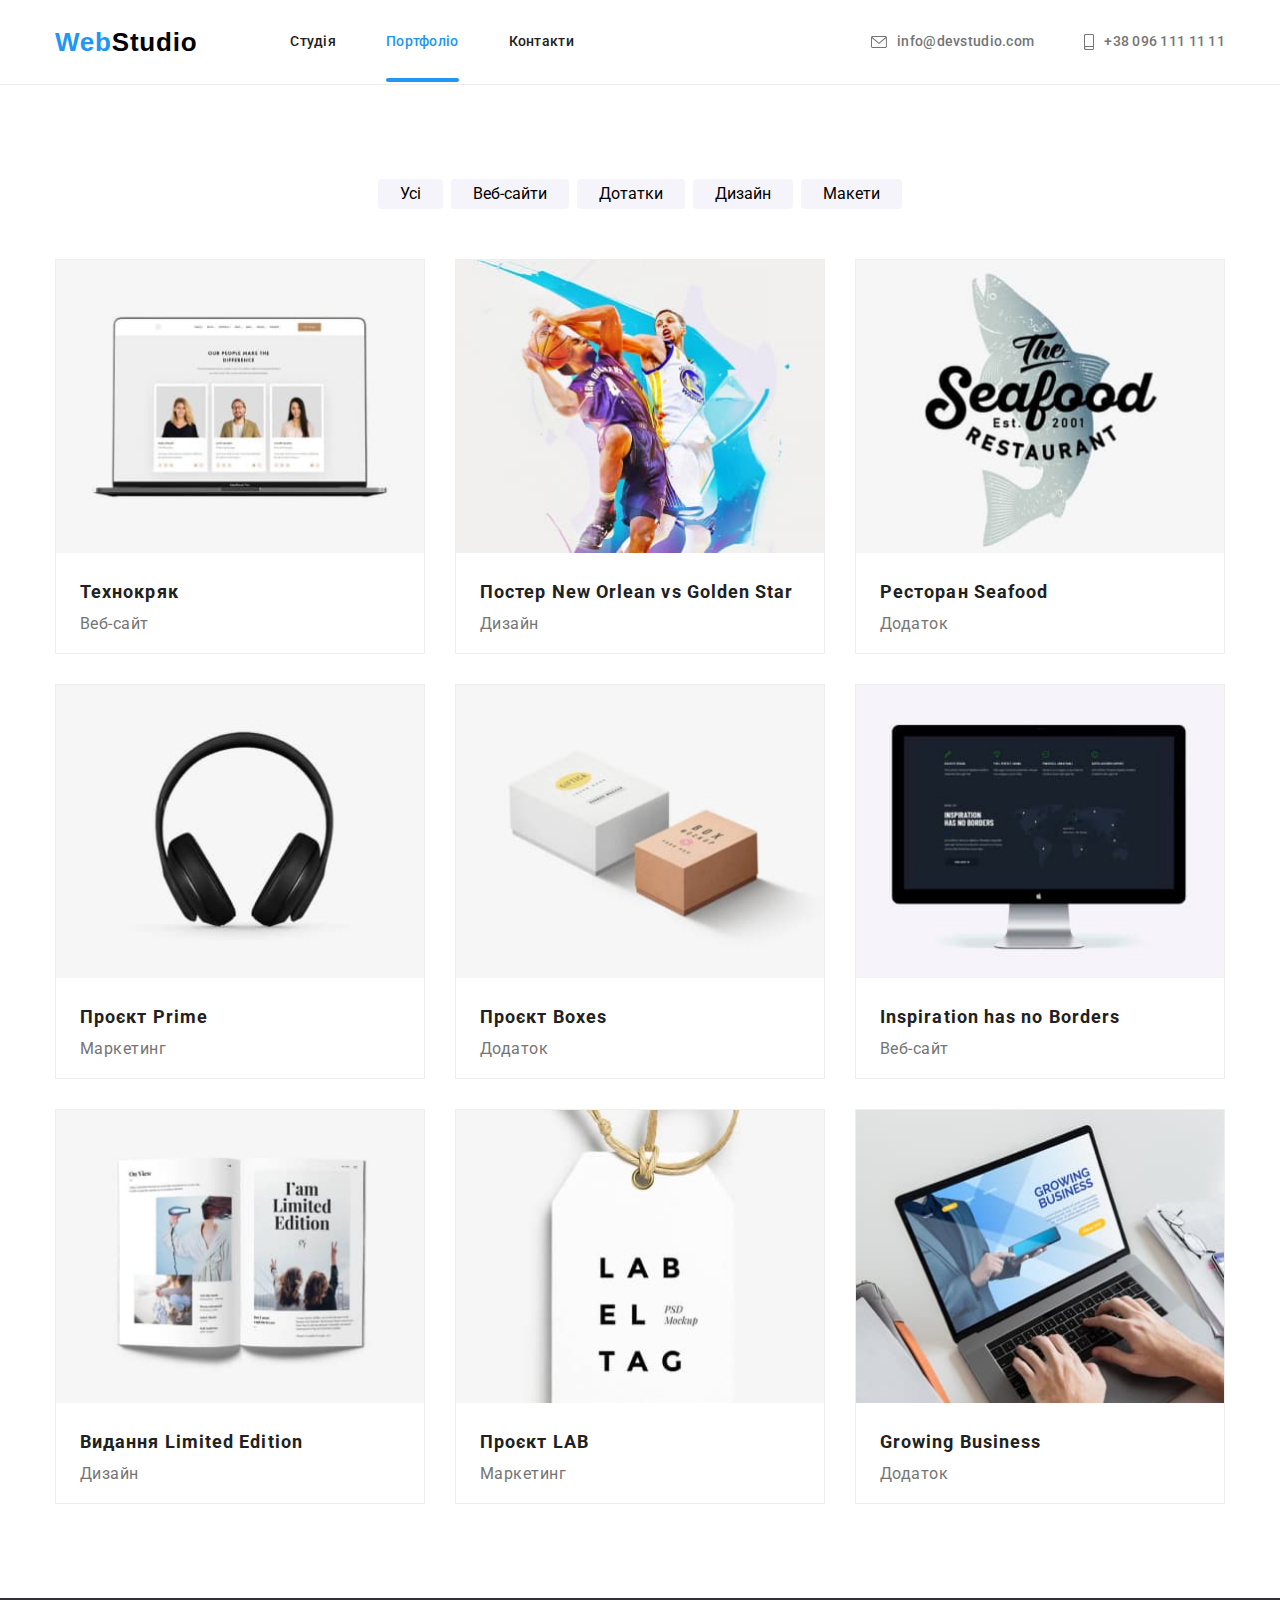
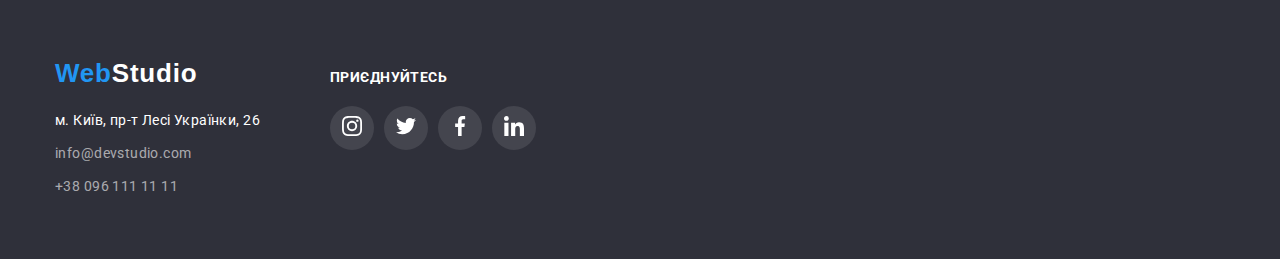
==== commit 3feea3c3: "five work" ====
--- a/portfolio.html
+++ b/portfolio.html
@@ -51,18 +51,21 @@
             <li>
               <a
                 class="links-mail text-decoration-none"
-                href="mailto:info@devstudio.com">
+                href="mailto:info@devstudio.com"
+              >
                 <svg class="icon-mail" width="16" height="12">
                   <use href="./icons/icons.svg#icon-mail"></use>
                 </svg>
-                info@devstudio.com</a>
+                info@devstudio.com</a
+              >
             </li>
             <li>
               <a class="links-tel text-decoration-none" href="tel+380"
                 ><svg class="icon-smartphone" width="10" height="16">
                   <use href="./icons/icons.svg#icon-smartphone"></use>
                 </svg>
-                +38 096 111 11 11</a>
+                +38 096 111 11 11</a
+              >
             </li>
           </ul>
         </div>
@@ -85,7 +88,12 @@
           <ul class="examples">
             <li>
               <a class="examples-link">
-                <img src="./images/img1.jpg" alt="вебсайт" />
+                <div class="examples-img">
+                  <img src="./images/img1.jpg" alt="вебсайт" />
+                  <div class="examples-overlay">
+                    <p>Ресурс пропонує комплексні пропозиції з різним рівнем функціоналу та сервісів. Все це дозволить відвідувачу отримати вичерпні відомості про компанію чи приватну особу.</p>
+                  </div>
+                </div>
                 <div class="examples-info">
                   <h2>Технокряк</h2>
                   <p>Веб-сайт</p>
@@ -94,7 +102,12 @@
             </li>
             <li>
               <a class="examples-link">
+                <div class="examples-img">
                 <img src="./images/img2.jpg" alt="постер" />
+                <div class="examples-overlay">
+                  <p>Ресурс пропонує комплексні пропозиції з різним рівнем функціоналу та сервісів. Все це дозволить відвідувачу отримати вичерпні відомості про компанію чи приватну особу.</p>
+                </div>
+              </div>
                 <div class="examples-info">
                   <h2>Постер New Orlean vs Golden Star</h2>
                   <p>Дизайн</p>
@@ -103,7 +116,12 @@
             </li>
             <li>
               <a class="examples-link">
+                <div class="examples-img">
                 <img src="./images/img3.jpg" alt="лейба" />
+                <div class="examples-overlay">
+                  <p>Ресурс пропонує комплексні пропозиції з різним рівнем функціоналу та сервісів. Все це дозволить відвідувачу отримати вичерпні відомості про компанію чи приватну особу.</p>
+                </div>
+              </div>
                 <div class="examples-info">
                   <h2>Ресторан Seafood</h2>
                   <p>Додаток</p>
@@ -112,7 +130,12 @@
             </li>
             <li>
               <a class="examples-link">
+                <div class="examples-img">
                 <img src="./images/img4.jpg" alt="навушники" />
+                <div class="examples-overlay">
+                  <p>Ресурс пропонує комплексні пропозиції з різним рівнем функціоналу та сервісів. Все це дозволить відвідувачу отримати вичерпні відомості про компанію чи приватну особу.</p>
+                </div>
+              </div>
                 <div class="examples-info">
                   <h2>Проєкт Prime</h2>
                   <p>Маркетинг</p>
@@ -121,7 +144,12 @@
             </li>
             <li>
               <a class="examples-link">
+                <div class="examples-img">
                 <img src="./images/img5.jpg" alt="дві коробки " />
+                <div class="examples-overlay">
+                  <p>Ресурс пропонує комплексні пропозиції з різним рівнем функціоналу та сервісів. Все це дозволить відвідувачу отримати вичерпні відомості про компанію чи приватну особу.</p>
+                </div>
+              </div>
                 <div class="examples-info">
                   <h2>Проєкт Boxes</h2>
                   <p>Додаток</p>
@@ -130,7 +158,12 @@
             </li>
             <li>
               <a class="examples-link">
+                <div class="examples-img">
                 <img src="./images/img6.jpg" alt="монітор" />
+                <div class="examples-overlay">
+                  <p>Ресурс пропонує комплексні пропозиції з різним рівнем функціоналу та сервісів. Все це дозволить відвідувачу отримати вичерпні відомості про компанію чи приватну особу.</p>
+                </div>
+              </div>
                 <div class="examples-info">
                   <h2>Inspiration has no Borders</h2>
                   <p>Веб-сайт</p>
@@ -139,7 +172,12 @@
             </li>
             <li>
               <a class="examples-link">
+                <div class="examples-img">
                 <img src="./images/img7.jpg" alt="книга" />
+                <div class="examples-overlay">
+                  <p>Ресурс пропонує комплексні пропозиції з різним рівнем функціоналу та сервісів. Все це дозволить відвідувачу отримати вичерпні відомості про компанію чи приватну особу.</p>
+                </div>
+              </div>
                 <div class="examples-info">
                   <h2>Видання Limited Edition</h2>
                   <p>Дизайн</p>
@@ -148,7 +186,12 @@
             </li>
             <li>
               <a class="examples-link">
+                <div class="examples-img">
                 <img src="./images/img8.jpg" alt="лейба" />
+                <div class="examples-overlay">
+                  <p>Ресурс пропонує комплексні пропозиції з різним рівнем функціоналу та сервісів. Все це дозволить відвідувачу отримати вичерпні відомості про компанію чи приватну особу.</p>
+                </div>
+              </div>
                 <div class="examples-info">
                   <h2>Проєкт LAB</h2>
                   <p>Маркетинг</p>
@@ -157,7 +200,12 @@
             </li>
             <li>
               <a class="examples-link">
+                <div class="examples-img">
                 <img src="./images/img9.jpg" alt="ноутбук" />
+                <div class="examples-overlay">
+                  <p>Ресурс пропонує комплексні пропозиції з різним рівнем функціоналу та сервісів. Все це дозволить відвідувачу отримати вичерпні відомості про компанію чи приватну особу.</p>
+                </div>
+              </div>
                 <div class="examples-info">
                   <h2>Growing Business</h2>
                   <p>Додаток</p>
@@ -213,24 +261,28 @@
             <h3 class="footer-text">приєднуйтесь</h3>
             <ul class="soc-links">
               <li class="soc-links-buttons background-color-for-footer-buttons">
-                <svg class="soc-links-instagram" width="20" height="20">
-                  <use href="./icons/icons.svg#icon-instagram"></use>
-                </svg>
-              </li>
-              <li class="soc-links-buttons background-color-for-footer-buttons">
-                <svg class="soc-links-twitter" width="20" height="20">
-                  <use href="./icons/icons.svg#icon-twitter"></use>
-                </svg>
-              </li>
-              <li class="soc-links-buttons background-color-for-footer-buttons">
-                <svg class="soc-links-facebook" width="20" height="20">
-                  <use href="./icons/icons.svg#icon-facebook"></use>
-                </svg>
-              </li>
-              <li class="soc-links-buttons background-color-for-footer-buttons">
-                <svg class="soc-links-linkedin" width="20" height="20">
-                  <use href="./icons/icons.svg#icon-linkedin"></use>
-                </svg>
+                <a
+                  ><svg class="soc-links-logos-footer" width="20" height="20">
+                    <use href="./icons/icons.svg#icon-instagram"></use></svg
+                ></a>
+              </li>
+              <li class="soc-links-buttons background-color-for-footer-buttons">
+                <a
+                  ><svg class="soc-links-logos-footer" width="20" height="20">
+                    <use href="./icons/icons.svg#icon-twitter"></use></svg
+                ></a>
+              </li>
+              <li class="soc-links-buttons background-color-for-footer-buttons">
+                <a
+                  ><svg class="soc-links-logos-footer" width="20" height="20">
+                    <use href="./icons/icons.svg#icon-facebook"></use></svg
+                ></a>
+              </li>
+              <li class="soc-links-buttons background-color-for-footer-buttons">
+                <a
+                  ><svg class="soc-links-logos-footer" width="20" height="20">
+                    <use href="./icons/icons.svg#icon-linkedin"></use></svg
+                ></a>
               </li>
             </ul>
           </li>
--- a/css/styles.css
+++ b/css/styles.css
@@ -134,6 +134,9 @@
   border: none;
   box-shadow: 0px 3px 1px rgba(0, 0, 0, 0.1), 0px 1px 2px rgba(0, 0, 0, 0.08),
     0px 2px 2px rgba(0, 0, 0, 0.12);
+  transition: background-color 250ms cubic-bezier(0.4, 0, 0.2, 1),
+    color 250ms cubic-bezier(0.4, 0, 0.2, 1),
+    box-shadow 250ms cubic-bezier(0.4, 0, 0.2, 1);
 }
 .examples {
   display: flex;
@@ -146,10 +149,12 @@
   border: 1px solid #eeeeee;
   flex-basis: calc((100% - 60px) / 3);
 }
-.examples-link:hover, .examples-link:focus {
+.examples-link:hover,
+.examples-link:focus {
   display: block;
   box-shadow: 0px 1px 1px rgba(0, 0, 0, 0.12), 0px 4px 4px rgba(0, 0, 0, 0.06),
     1px 4px 6px rgba(0, 0, 0, 0.16);
+  transition: box-shadow 250ms cubic-bezier(0.4, 0, 0.2, 1);
 }
 .examples-info h2 {
   color: var(--color-primary);
@@ -177,8 +182,38 @@
 li {
   list-style-type: none; /* Убираем маркеры */
 }
+.examples-img {
+  overflow: hidden;
+  position: relative;
+  height: 294px;
+}
+.examples-link:hover .examples-overlay {
+  transform: translatey(0);
+}
 .examples img {
+  position: absolute;
   width: 370px;
+}
+.examples-overlay {
+  position: absolute;
+  display: flex;
+  align-items: center;
+  justify-content: center;
+  padding-left: 24px;
+  padding-right: 24px;
+  height: 100%;
+  background-color: rgba(33, 150, 243, 0.9);
+  opacity: 0.9;
+  transform: translatey(100%);
+  transition: transform 250ms cubic-bezier(0.4, 0, 0.2, 1);
+}
+.examples-overlay > p {
+  font-weight: 400;
+  font-size: 18px;
+  line-height: 1.55;
+  letter-spacing: 0.03em;
+
+  color: #ffffff;
 }
 .examples-info {
   padding-top: 20px;
@@ -192,6 +227,7 @@
 }
 .navclass li {
   flex-basis: calc((100% - 100px) / 3);
+  position: relative;
 }
 footer {
   padding-top: 60px;
@@ -229,6 +265,16 @@
 }
 .active {
   color: #2196f3;
+}
+.active::after {
+  content: "";
+  display: block;
+  height: 4px;
+  width: 100%;
+  background: #2196f3;
+  border-radius: 2px;
+  position: absolute;
+  margin-top: 28px;
 }
 .contacts-link {
   color: var(--color-primary);
@@ -257,9 +303,12 @@
   fill: var(--color-secondary);
 }
 
-.links-mail:hover > .icon-mail, .links-mail:focus > .icon-mail,
-.links-tel:hover > .icon-smartphone, .links-tel:focus > .icon-smartphone {
+.links-mail:hover > .icon-mail,
+.links-mail:focus > .icon-mail,
+.links-tel:hover > .icon-smartphone,
+.links-tel:focus > .icon-smartphone {
   fill: #188ce8;
+  transition: fill 250ms cubic-bezier(0.4, 0, 0.2, 1);
 }
 .footer-links-mail,
 .footer-links-tel {
@@ -286,6 +335,7 @@
 .links-mail:hover,
 .links-tel:hover {
   color: #2196f3;
+  transition: color 250ms cubic-bezier(0.4, 0, 0.2, 1);
 }
 .logo:focus,
 .index-link:focus,
@@ -294,6 +344,7 @@
 .links-mail:focus,
 .links-tel:focus {
   color: #2196f3;
+  transition: color 250ms cubic-bezier(0.4, 0, 0.2, 1);
 }
 .links {
   display: flex;
@@ -459,6 +510,31 @@
 .whatwearedoing li {
   width: 370px;
   height: 294px;
+  position: relative;
+}
+.whatwearedoing img {
+  position: absolute;
+}
+.whatwearedoing-overlay {
+  position: absolute;
+  bottom: 0px;
+  display: flex;
+  align-items: center;
+  justify-content: center;
+  width: 370px;
+  height: 70px;
+  background: rgba(47, 48, 58, 0.8);
+  opacity: 0.9;
+}
+.whatwearedoing-overlay > p {
+  font-weight: 700;
+  font-size: 14px;
+  line-height: 1.14;
+  text-align: center;
+  letter-spacing: 0.03em;
+  text-transform: uppercase;
+
+  color: #ffffff;
 }
 .our-team {
   text-align: center;
@@ -523,26 +599,36 @@
   background: rgba(255, 255, 255, 0.1);
 }
 
-.white-fill, .white-fill:hover {
-  fill: var(--color-background);
-}
 .soc-links-buttons {
   width: 44px;
   height: 44px;
   border-radius: 50%;
-  padding: 12px;
-}
-.soc-links-buttons:hover, .soc-links-buttons:focus {
+  display: flex;
+  align-items: center;
+  justify-content: center;
+}
+.soc-links-buttons:hover,
+.soc-links-buttons:focus {
   background-color: #188ce8;
-}
+  transition: background-color 250ms cubic-bezier(0.4, 0, 0.2, 1);
+}
+
 .soc-links-logos {
   width: 20px;
   height: 20px;
   fill: #afb1b8;
 }
-.soc-links-buttons:hover > .soc-links-logos, .soc-links-buttons:focus > .soc-links-logos {
-  fill: #ffffff;
-}
+.soc-links-logos-footer {
+  width: 20px;
+  height: 20px;
+  fill: var(--color-background);
+}
+.soc-links-buttons:hover .soc-links-logos,
+.soc-links-buttons:focus > .soc-links-logos {
+  fill: var(--color-background);
+  transition: fill 250ms cubic-bezier(0.4, 0, 0.2, 1);
+}
+
 .cards {
   display: flex;
   align-items: center;
@@ -586,6 +672,31 @@
   gap: 30px;
 }
 .our-clients-card {
+  /*
+  display: flex;
+  justify-content: center;
+  align-items: center;
+  width: 170px;
+  height: 92px;
+  border: 1px solid #afb1b8;
+  border-radius: 4px; */
+}
+.our-clients-logo {
+  fill: #afb1b8;
+}
+.our-clients-card:hover,
+.our-clients-logo-div:focus {
+  border: 1px solid #2196f3;
+  border-radius: 4px;
+  transition: border 250ms cubic-bezier(0.4, 0, 0.2, 1);
+}
+.our-clients-card:hover .our-clients-logo,
+.our-clients-logo-div:focus > .our-clients-logo {
+  fill: #2196f3;
+  transition: fill 250ms cubic-bezier(0.4, 0, 0.2, 1);
+}
+
+.our-clients-logo-div {
   display: flex;
   justify-content: center;
   align-items: center;
@@ -593,23 +704,6 @@
   height: 92px;
   border: 1px solid #afb1b8;
   border-radius: 4px;
-}
-.our-clients-logo {
-  fill:#AFB1B8;
-}
-.our-clients-card:hover {
-  border: 1px solid #2196f3;
-}
-.our-clients-card:hover .our-clients-logo {
-  fill: #2196f3;
-}
-
-.our-clients-logo-div {
-  display: flex;
-  justify-content: center;
-  align-items: center;
-  width: 106px;
-  height: 60px;
 }
 /* задание размеров лого компаний */
 .logo-1 {
@@ -678,6 +772,7 @@
   background-color: rgba(0, 0, 0, 0.2);
   border: 1px solid #000000;
   box-shadow: 0px 4px 4px rgba(0, 0, 0, 0.25);
+  transition: visibility 250ms cubic-bezier(0.4, 0, 0.2, 1), opacity 250ms cubic-bezier(0.4, 0, 0.2, 1);
 }
 .modal {
   position: absolute;
@@ -688,6 +783,7 @@
   transform: translate(-50%, -50%);
   background-color: #ffffff;
   border-radius: 4px;
+  filter: drop-shadow(0px 4px 4px rgba(0, 0, 0, 0.25));
 }
 .modal-button-close {
   position: absolute;
@@ -700,5 +796,7 @@
   border-radius: 50%;
 }
 .is-hidden {
-  display: none;
-}+  visibility: hidden;
+  opacity: 0;
+  pointer-events: none;
+}
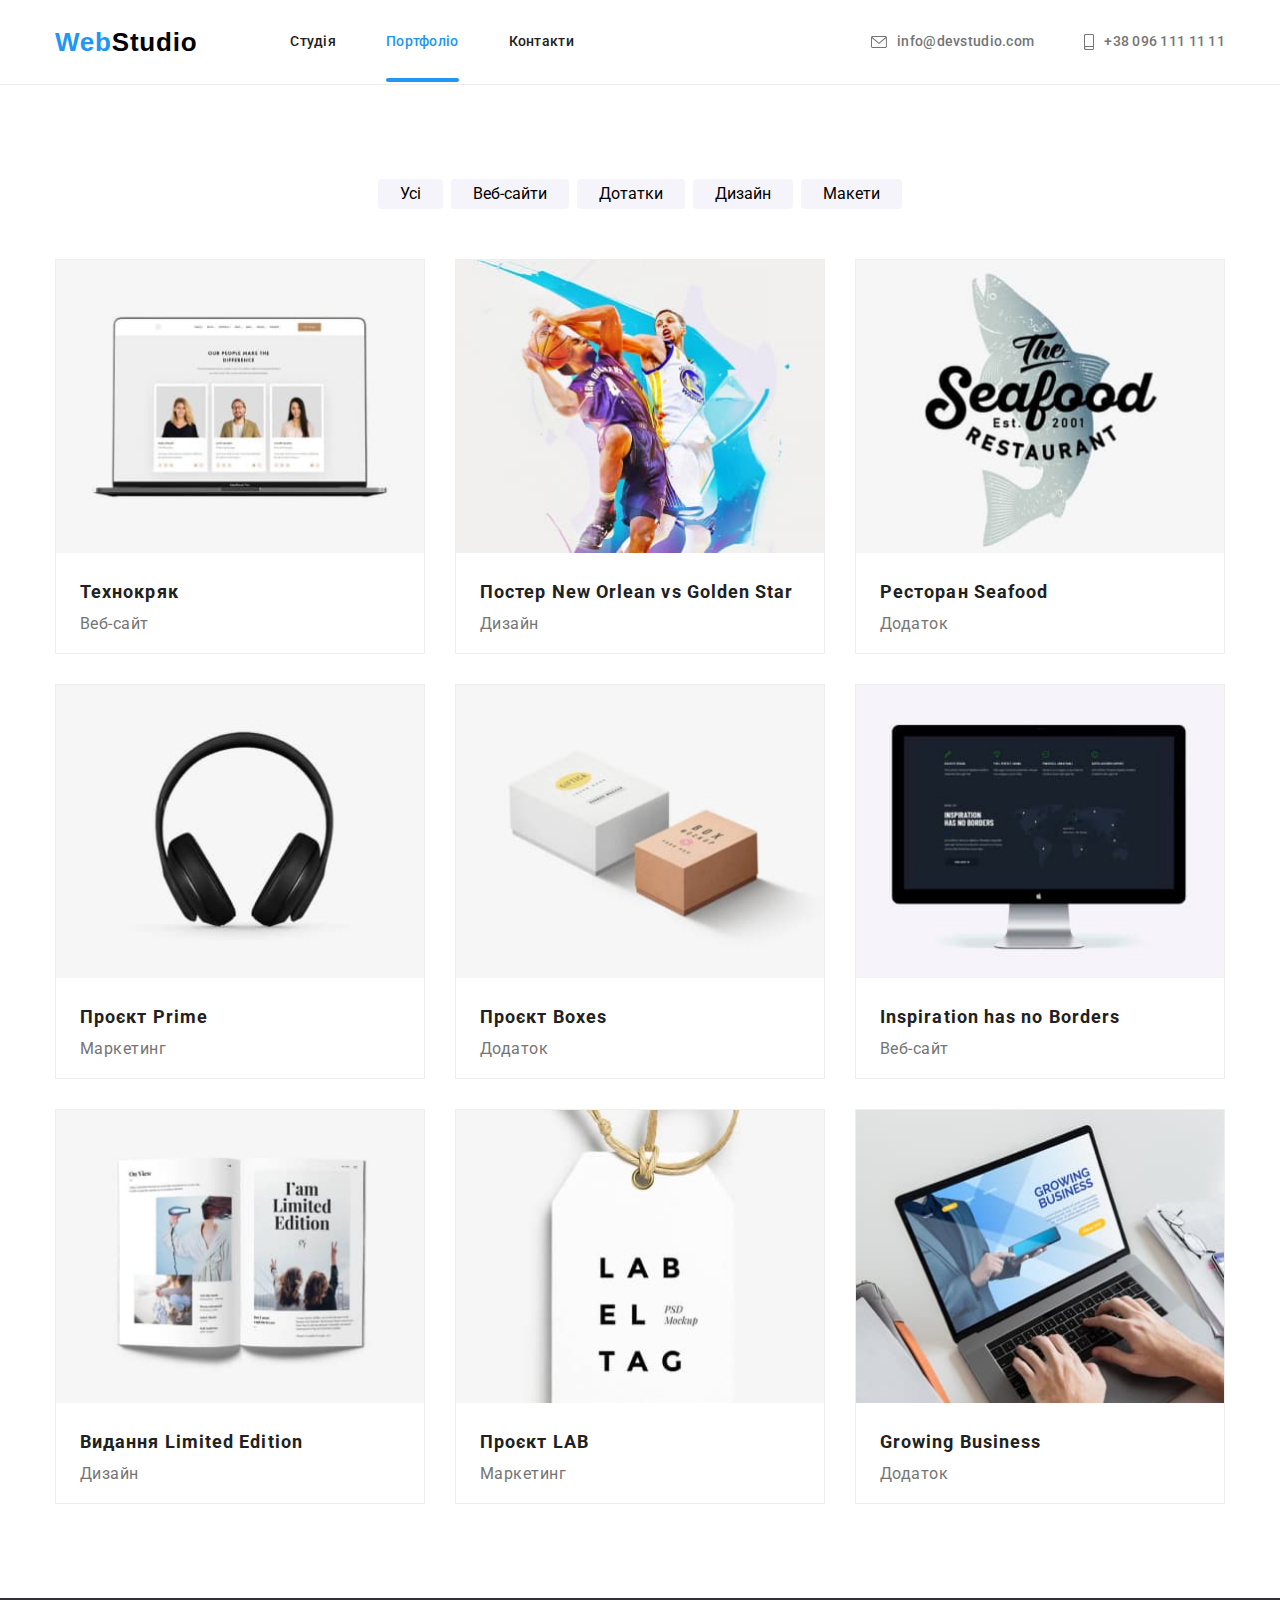
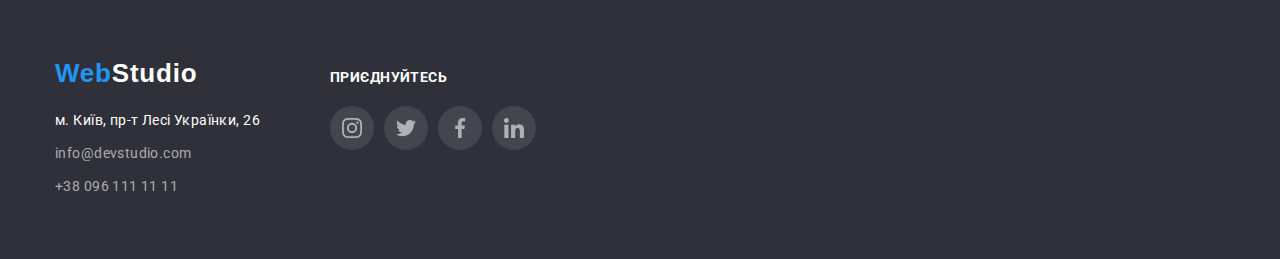
==== commit 2aa6a284: "fixes" ====
--- a/portfolio.html
+++ b/portfolio.html
@@ -231,7 +231,7 @@
             <address class="footer-address">
               <ul class="footer-info">
                 <li class="map-location">
-                  <a
+                  <a 
                     class="location text-decoration-none"
                     href="https://goo.gl/maps/7kxBD52CgUuhiN939"
                     target="_blank"
@@ -260,29 +260,25 @@
           <li>
             <h3 class="footer-text">приєднуйтесь</h3>
             <ul class="soc-links">
-              <li class="soc-links-buttons background-color-for-footer-buttons">
-                <a
-                  ><svg class="soc-links-logos-footer" width="20" height="20">
-                    <use href="./icons/icons.svg#icon-instagram"></use></svg
-                ></a>
-              </li>
-              <li class="soc-links-buttons background-color-for-footer-buttons">
-                <a
-                  ><svg class="soc-links-logos-footer" width="20" height="20">
-                    <use href="./icons/icons.svg#icon-twitter"></use></svg
-                ></a>
-              </li>
-              <li class="soc-links-buttons background-color-for-footer-buttons">
-                <a
-                  ><svg class="soc-links-logos-footer" width="20" height="20">
-                    <use href="./icons/icons.svg#icon-facebook"></use></svg
-                ></a>
-              </li>
-              <li class="soc-links-buttons background-color-for-footer-buttons">
-                <a
-                  ><svg class="soc-links-logos-footer" width="20" height="20">
-                    <use href="./icons/icons.svg#icon-linkedin"></use></svg
-                ></a>
+              <li>
+                <a class="soc-links-buttons" href="/"><svg class="soc-links-logos" width="20" height="20">
+                  <use href="./icons/icons.svg#icon-instagram"></use>
+                </svg></a>
+              </li>
+              <li>
+                <a class="soc-links-buttons" href="/"><svg class="soc-links-logos" width="20" height="20">
+                  <use href="./icons/icons.svg#icon-twitter"></use>
+                </svg></a>
+              </li>
+              <li>
+                <a class="soc-links-buttons" href="/"><svg class="soc-links-logos" width="20" height="20">
+                  <use href="./icons/icons.svg#icon-facebook"></use>
+                </svg></a>
+              </li>
+              <li>
+                <a class="soc-links-buttons" href="/"><svg class="soc-links-logos" width="20" height="20">
+                  <use href="./icons/icons.svg#icon-linkedin"></use>
+                </svg></a>
               </li>
             </ul>
           </li>
--- a/css/styles.css
+++ b/css/styles.css
@@ -606,6 +606,7 @@
   display: flex;
   align-items: center;
   justify-content: center;
+  background-color: rgba(255, 255, 255, 0.1);
 }
 .soc-links-buttons:hover,
 .soc-links-buttons:focus {
